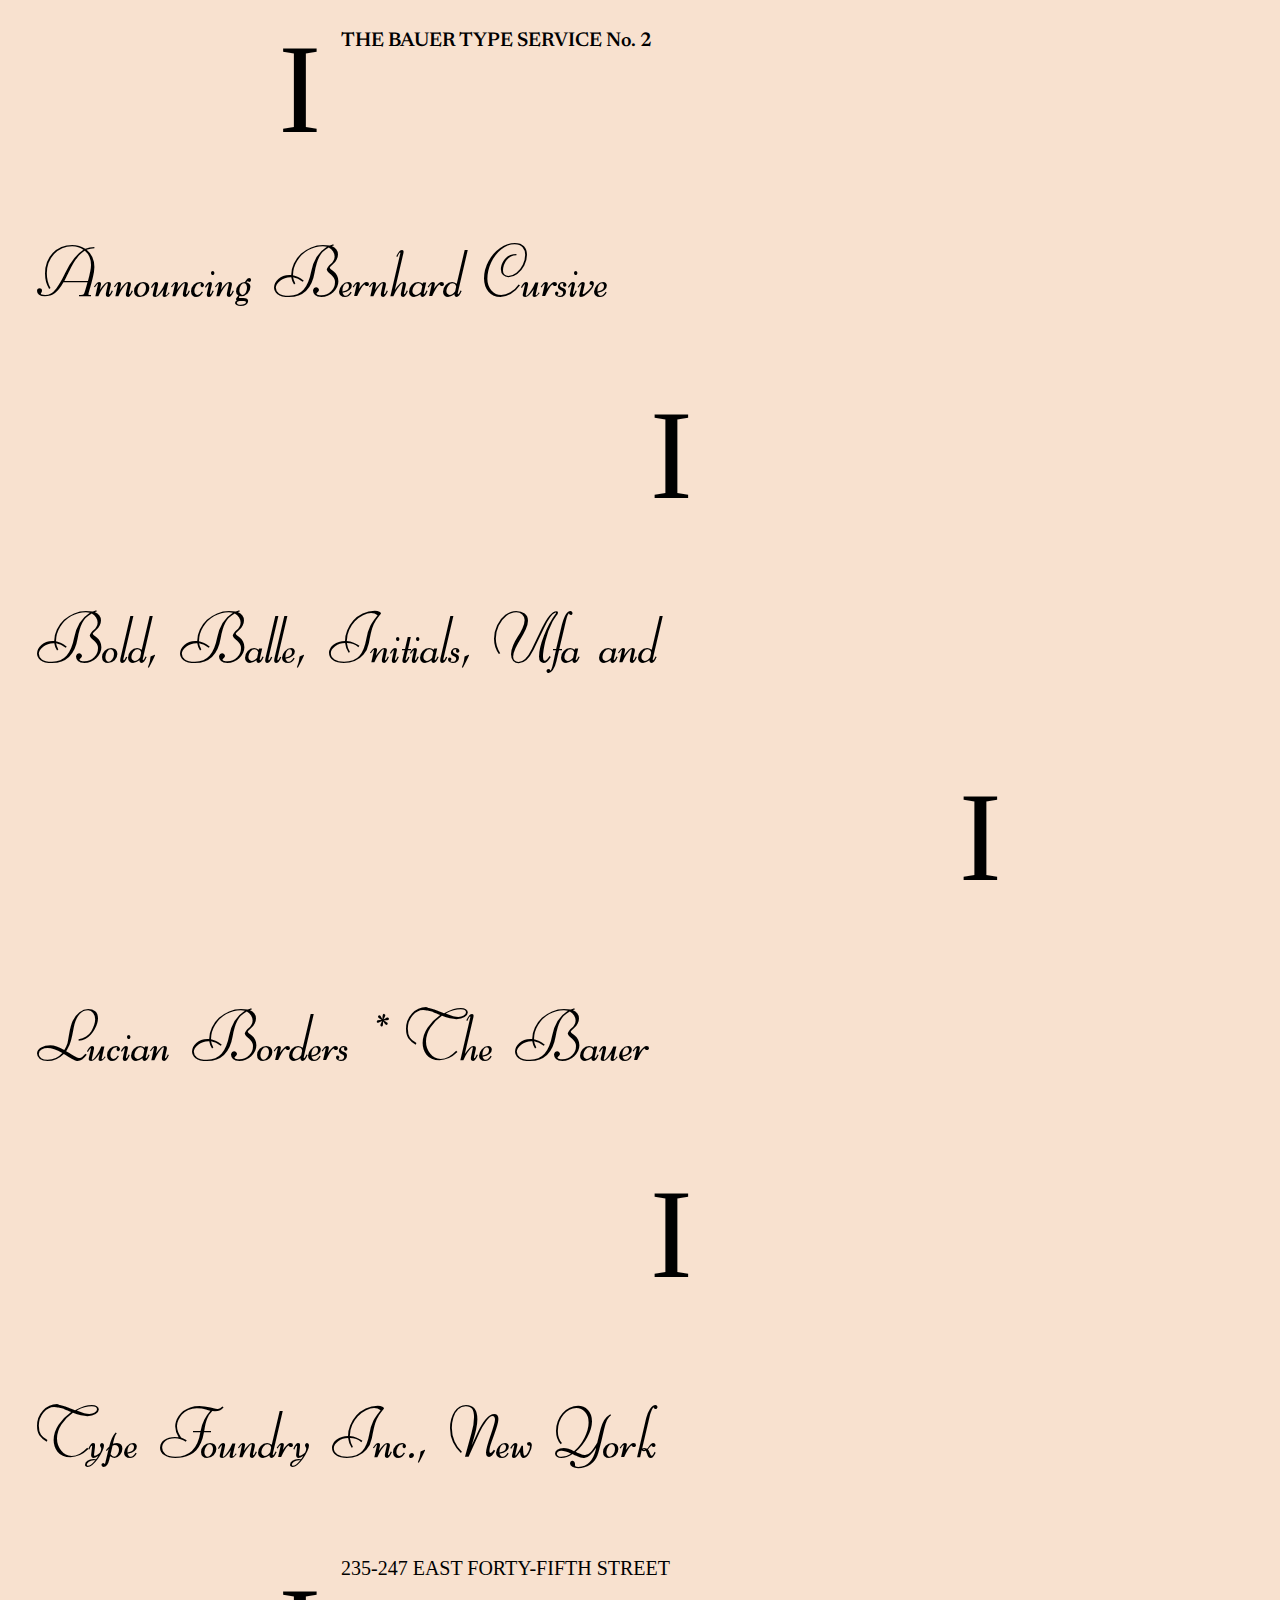
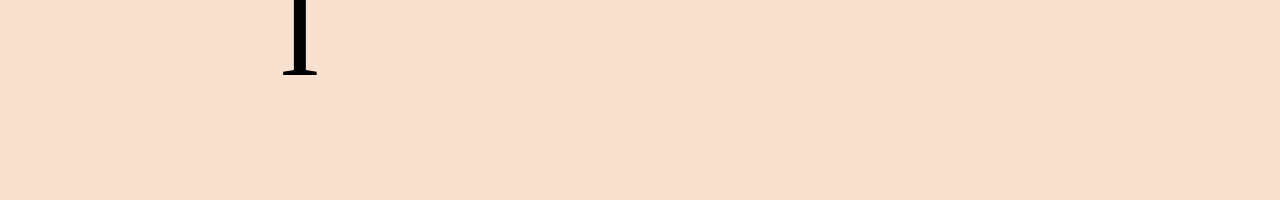
==== homework/structure/index.html @ 6d58199c "updated 9/21" ====
<!DOCTYPE html>
<html>
<head>
	<title>CSS Structure Demo</title>
	<meta charset="utf-8">
	<link rel="stylesheet" type="text/css" href="style.css">
</head>
<body>
	<main>
		
		<div class="boxA red">
			I
		</div>
		
		<div class="box1 newsreader variant">
			THE BAUER TYPE SERVICE No. 2
		</div>

		<div class="box2 bernhard">
			Announcing Bernhard Cursive<br>
		
		
		</div>

		<div class="box3 condensed">
			I
		</div>


		<div class="box4 bernhard">
			Bold, Balle, Initials, Ufa and<br>
			
		</div>

		<div class="box5">
			I
		</div>
		
		<div class="box6 bernhard">
			Lucian Borders * The Bauer
		</div>
		
		<div class="box7">
			I
		</div>	
		
		<div class="box8 bernhard">
			Type Foundry Inc., New York
		</div>	
		
		<div class="box9">
			I
		</div>	
		
		<div class="box10">
			235-247 EAST FORTY-FIFTH STREET
		</div>	
		
	</main>
	
</body>
</html>
---- homework/structure/style.css ----
@font-face{
	font-family: 'Magmatic VF';
	src: url('fonts/Magmatic-VF-Trial.woff2') format('woff2-variations');
	font-stretch: 50% 150%;
	font-weight: 100 900;
}

@font-face{
	font-family: 'Newsreader';
	src: url('fonts/Newsreader[opsz,wght].woff2') format('woff2-variations');
	font-stretch: 50% 150%;
	font-weight: 100 900;
}

@font-face{
	font-family: 'Bernhard';
	src: url('fonts/BernHardOpti-LightCursive.woff2') format('woff2-variations');
	font-stretch: 50% 150%;
	font-weight: 100 900;
}





body{
	
	margin: 0;
	font-size: 16px;
}

main{
	background: #f8e1cf;
	height: 200vh;
	width: 100vw;
	margin: auto;
	display: grid;
	grid-template-columns: repeat(4, 1fr);
	gap: 20px;
	box-sizing: border-box;
	padding: 2rem;
}

.red{
	text-decoration-color: red;
}

.newsreader {
	font-family: 'Newsreader';
}

.bernhard {
	font-family: 'Bernhard';
}

.variant {
	font-variation-settings: 'wdth' 150, 'wght' 600, 'XHGT' 0;
}

.condensed{
	font-size: 1rem;
	line-height: 0.9;
	font-variation-settings: 'wdth' 100, 'wght' 200, 'XHGT' 100;
}

.special{
	font-size: 2vw;
}

.boxA{
	grid-column-start: 1;
	grid-column-end: 2;
	font-size: 8em;
	line-height: 0.9;
	text-align: right;
}

.box1{
	grid-column-start: 2;
	grid-column-end: 5;
	font-size: 20px;
	line-height: 0.9;
}



.box2{
	font-size: 4em;
	grid-column: 1/5;
	grid-row-start: 2;
	grid-row-end: 3;
}

.box3{
	font-size: 8em;
	grid-column-start: 3;
	grid-column-end: 5;
	grid-row-start: 3;
	grid-row-end: 4;
}

.box4{
	font-size: 4em;
	grid-column: 1/5;
	grid-row-start: 4;
	grid-row-end: 5;
}

.box5{
	font-size: 8em;
	grid-column-start: 4;
	grid-column-end: 5;
	grid-row-start: 5;
	grid-row-end: 6;
}

.box6{
	font-size: 4em;
	grid-column: 1/5;
	grid-row-start: 6;
	grid-row-end: 7;
}

.box7{
	font-size: 8em;
	grid-column-start: 3;
	grid-column-end: 5;
	grid-row-start: 7;
	grid-row-end: 8;
	
}

.box8{
	font-size: 4em;
	grid-column: 1/5;
	grid-row-start: 8;
	grid-row-end: 9;
}

.box9{
	font-size: 8em;
	grid-column-start: 1;
	grid-column-end: 2;
	grid-row-start: 9;
	grid-row-end: 10;
	text-align: right;
	
}

.box10{
	grid-column-start: 2;
	grid-column-end: 5;
	font-size: 20px;
	line-height: 0.9;
	text-align: bottom;
}

.label{
	grid-column: 3 / 5 ;
}
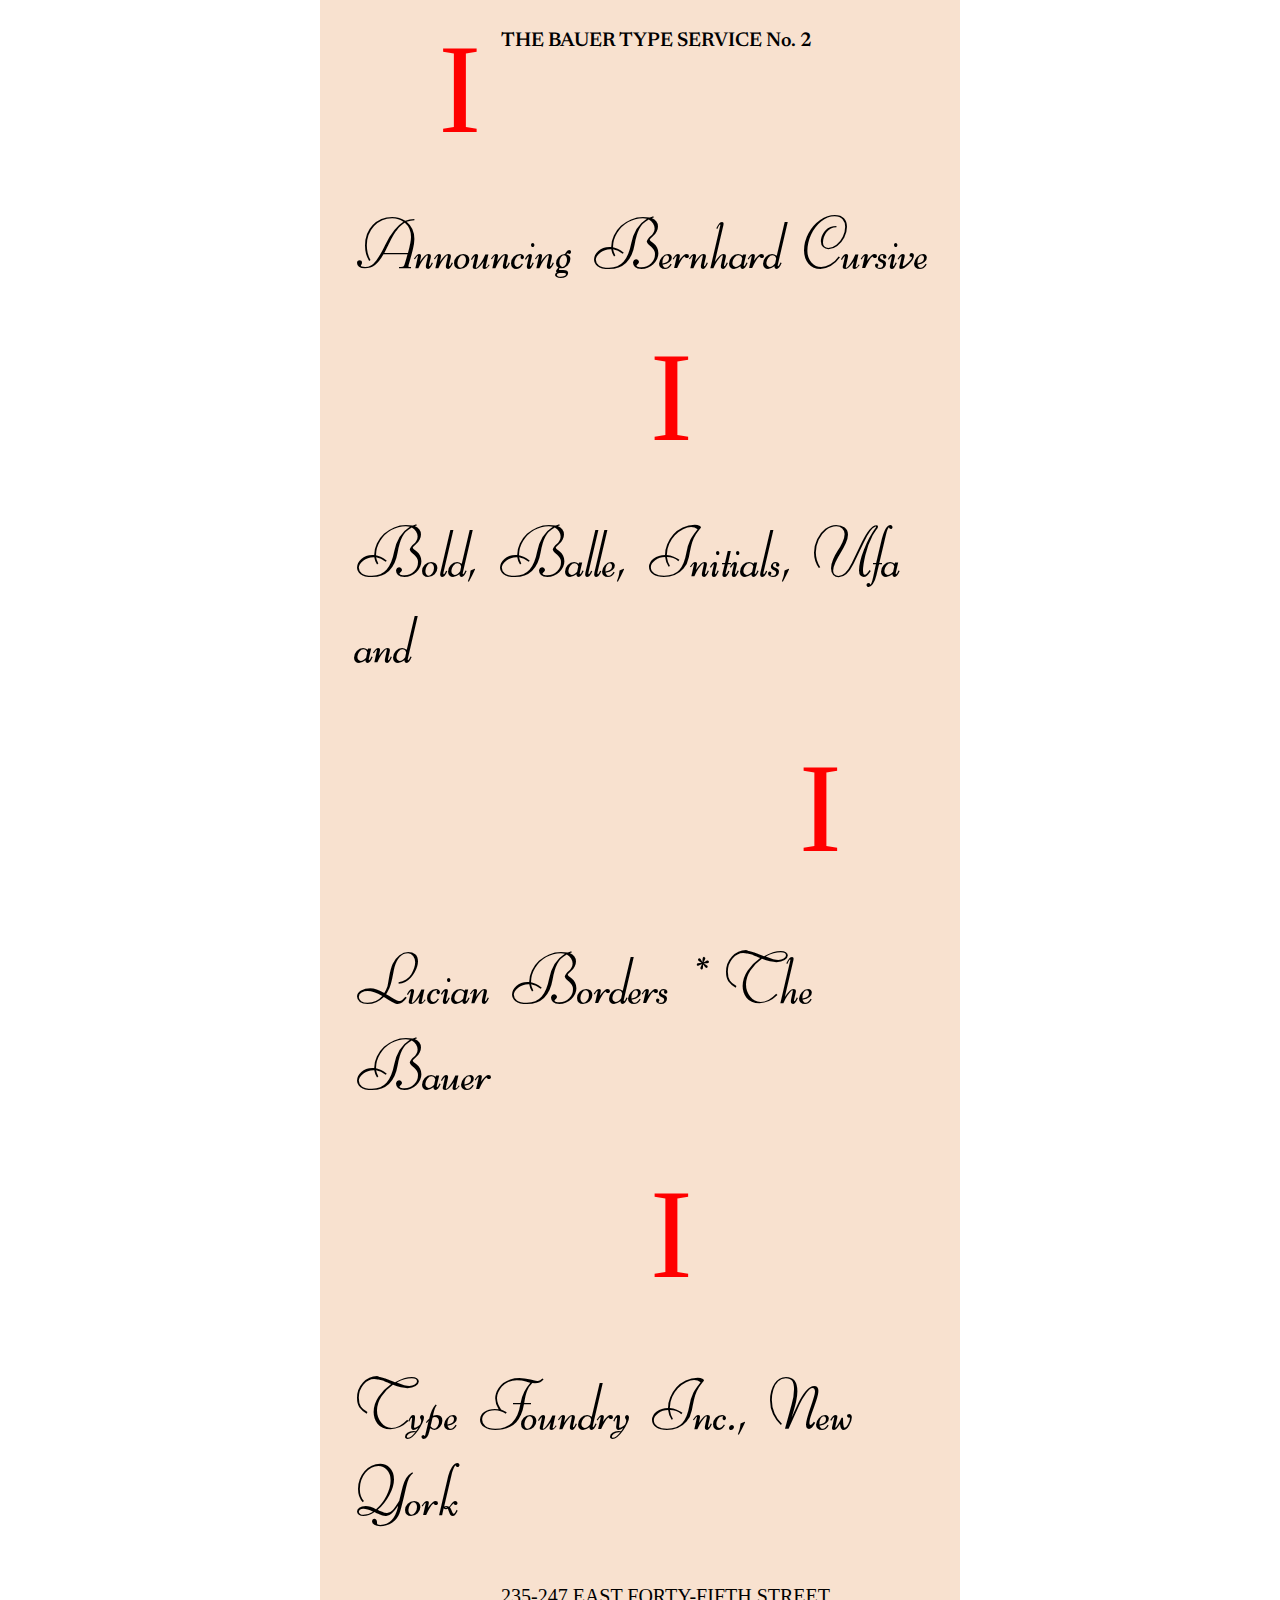
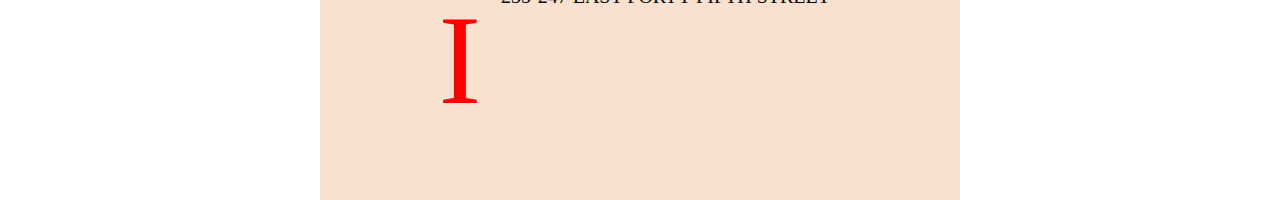
==== commit 81630757: "add animations" ====
--- a/homework/structure/index.html
+++ b/homework/structure/index.html
@@ -8,7 +8,7 @@
 <body>
 	<main>
 		
-		<div class="boxA red">
+		<div class="boxA red animated-div">
 			I
 		</div>
 		
@@ -22,7 +22,7 @@
 		
 		</div>
 
-		<div class="box3 condensed">
+		<div class="box3 condensed animated-div">
 			I
 		</div>
 
@@ -32,7 +32,7 @@
 			
 		</div>
 
-		<div class="box5">
+		<div class="box5 animated-div">
 			I
 		</div>
 		
@@ -40,7 +40,7 @@
 			Lucian Borders * The Bauer
 		</div>
 		
-		<div class="box7">
+		<div class="box7 animated-div">
 			I
 		</div>	
 		
@@ -48,7 +48,7 @@
 			Type Foundry Inc., New York
 		</div>	
 		
-		<div class="box9">
+		<div class="box9 animated-div">
 			I
 		</div>	
 		
--- a/homework/structure/style.css
+++ b/homework/structure/style.css
@@ -32,7 +32,7 @@
 main{
 	background: #f8e1cf;
 	height: 200vh;
-	width: 100vw;
+	width: 50vw;
 	margin: auto;
 	display: grid;
 	grid-template-columns: repeat(4, 1fr);
@@ -159,5 +159,29 @@
 	grid-column: 3 / 5 ;
 }
 
+.skew {
+	transform: skew(10deg, 30deg);
+}		
 
+@keyframes change_skew {
+  0% {
+	transform: skew(0deg, 0deg);
+	border-radius: 0;
+  }
+  50% {
+	color: red;
+	transform: skew(10deg, 30deg);
+	
+  }
+  100% {
+	color: green;
+	transform: skew(20deg, 70deg);
+  }
+}
 
+.animated-div{
+	color: red;
+	
+  animation: change_skew 10s linear 3s infinite alternate;
+}		
+
